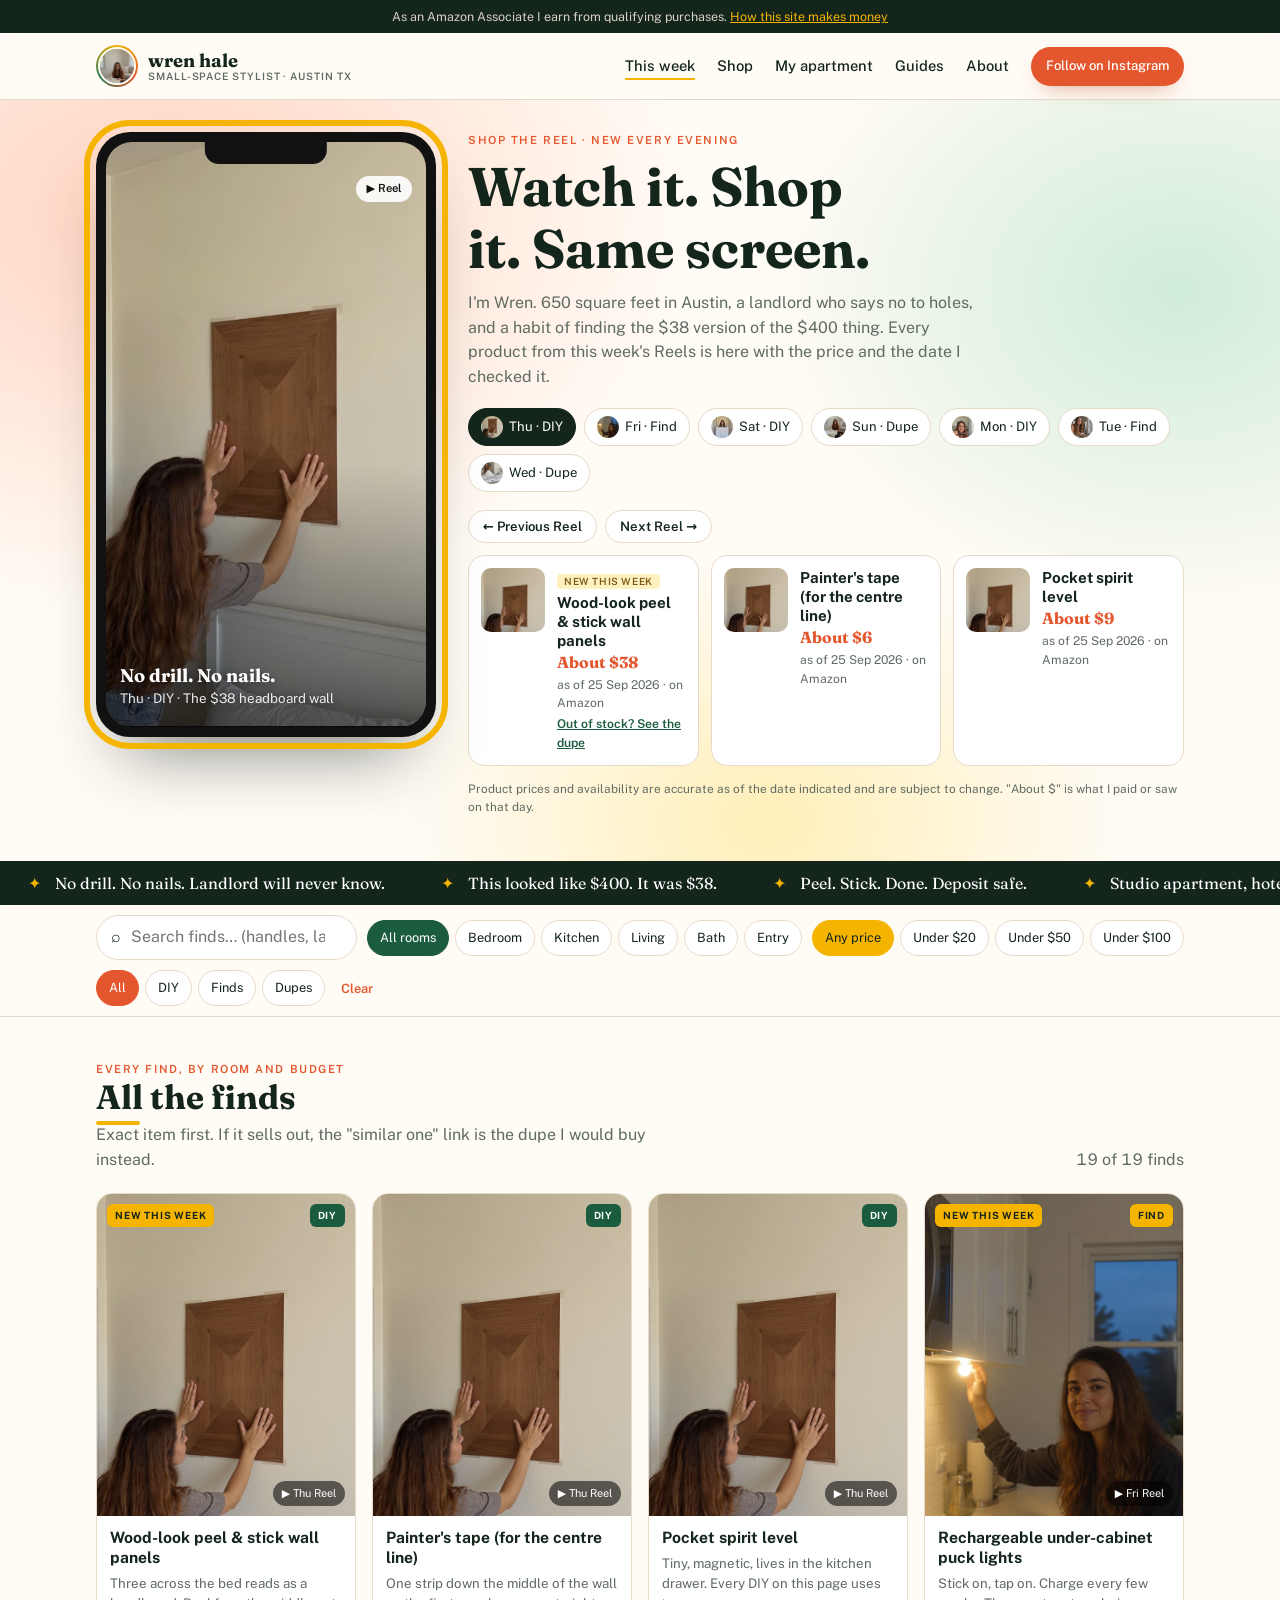
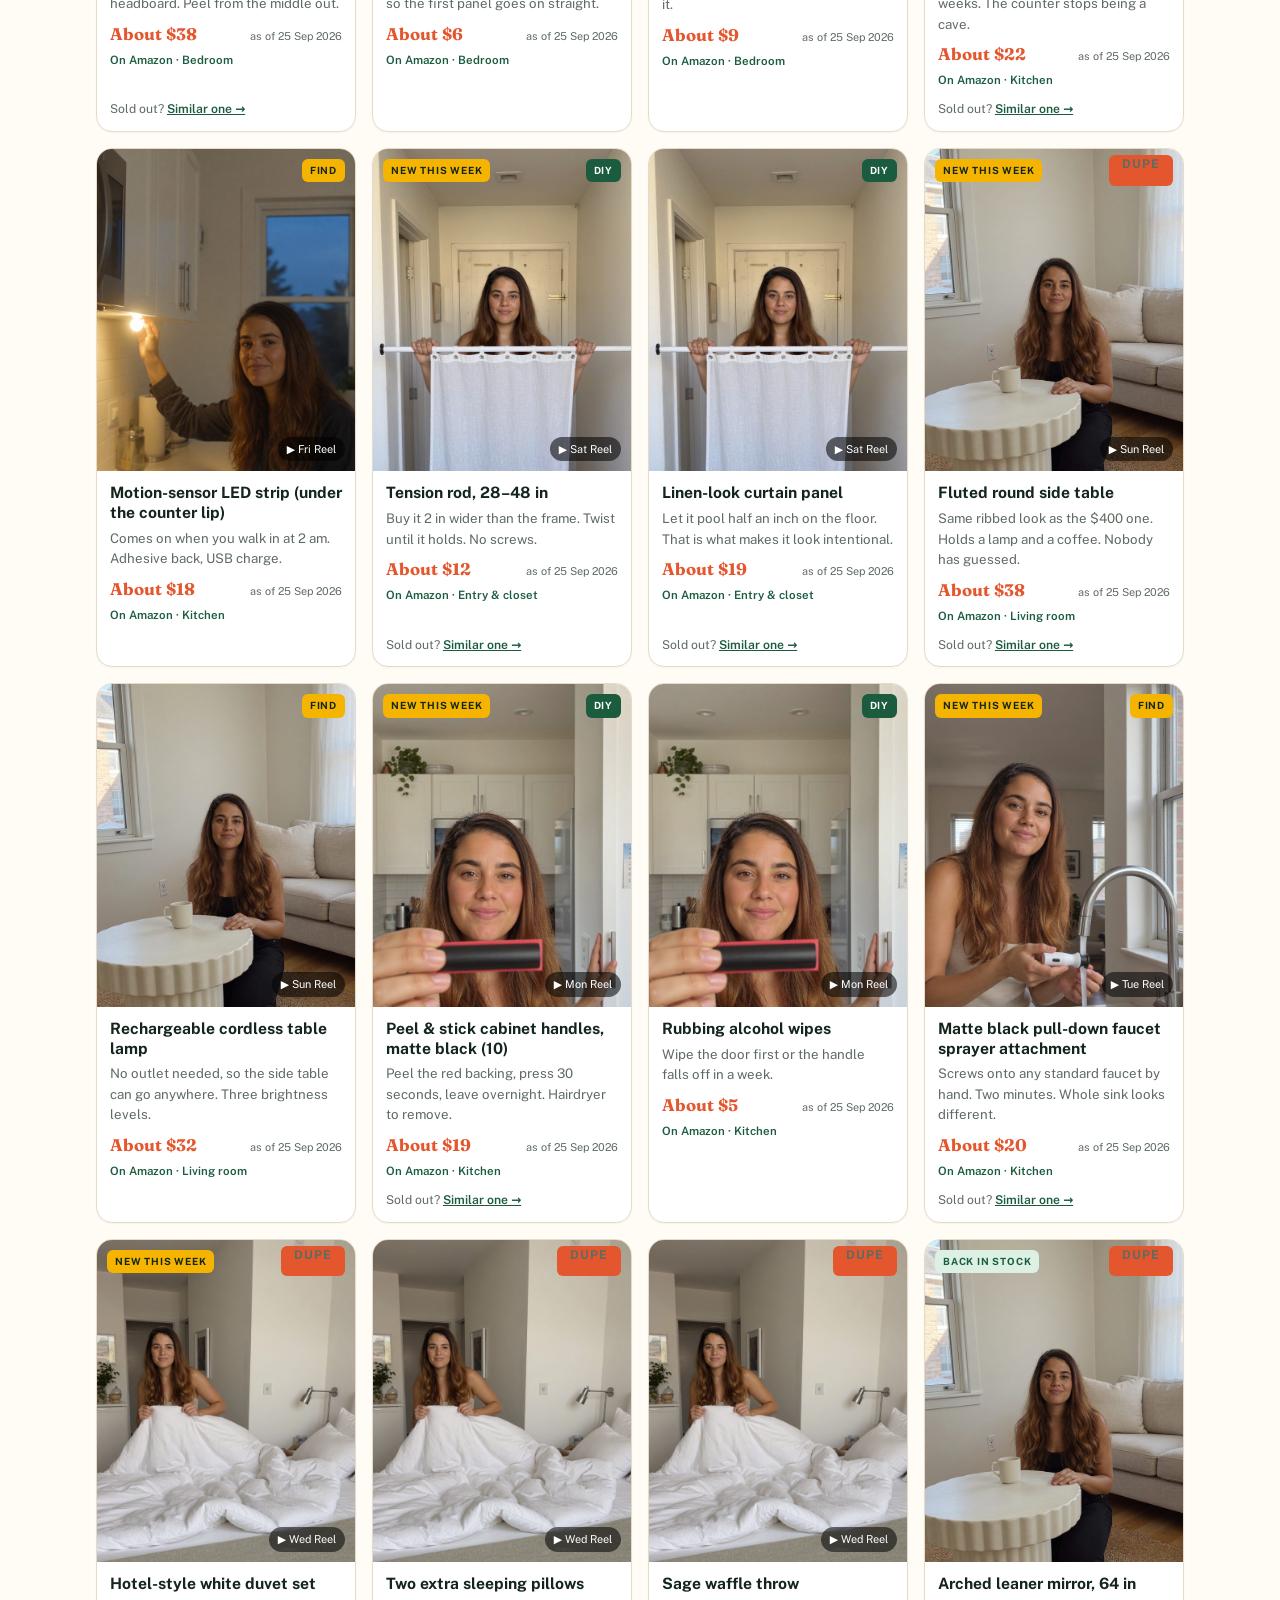
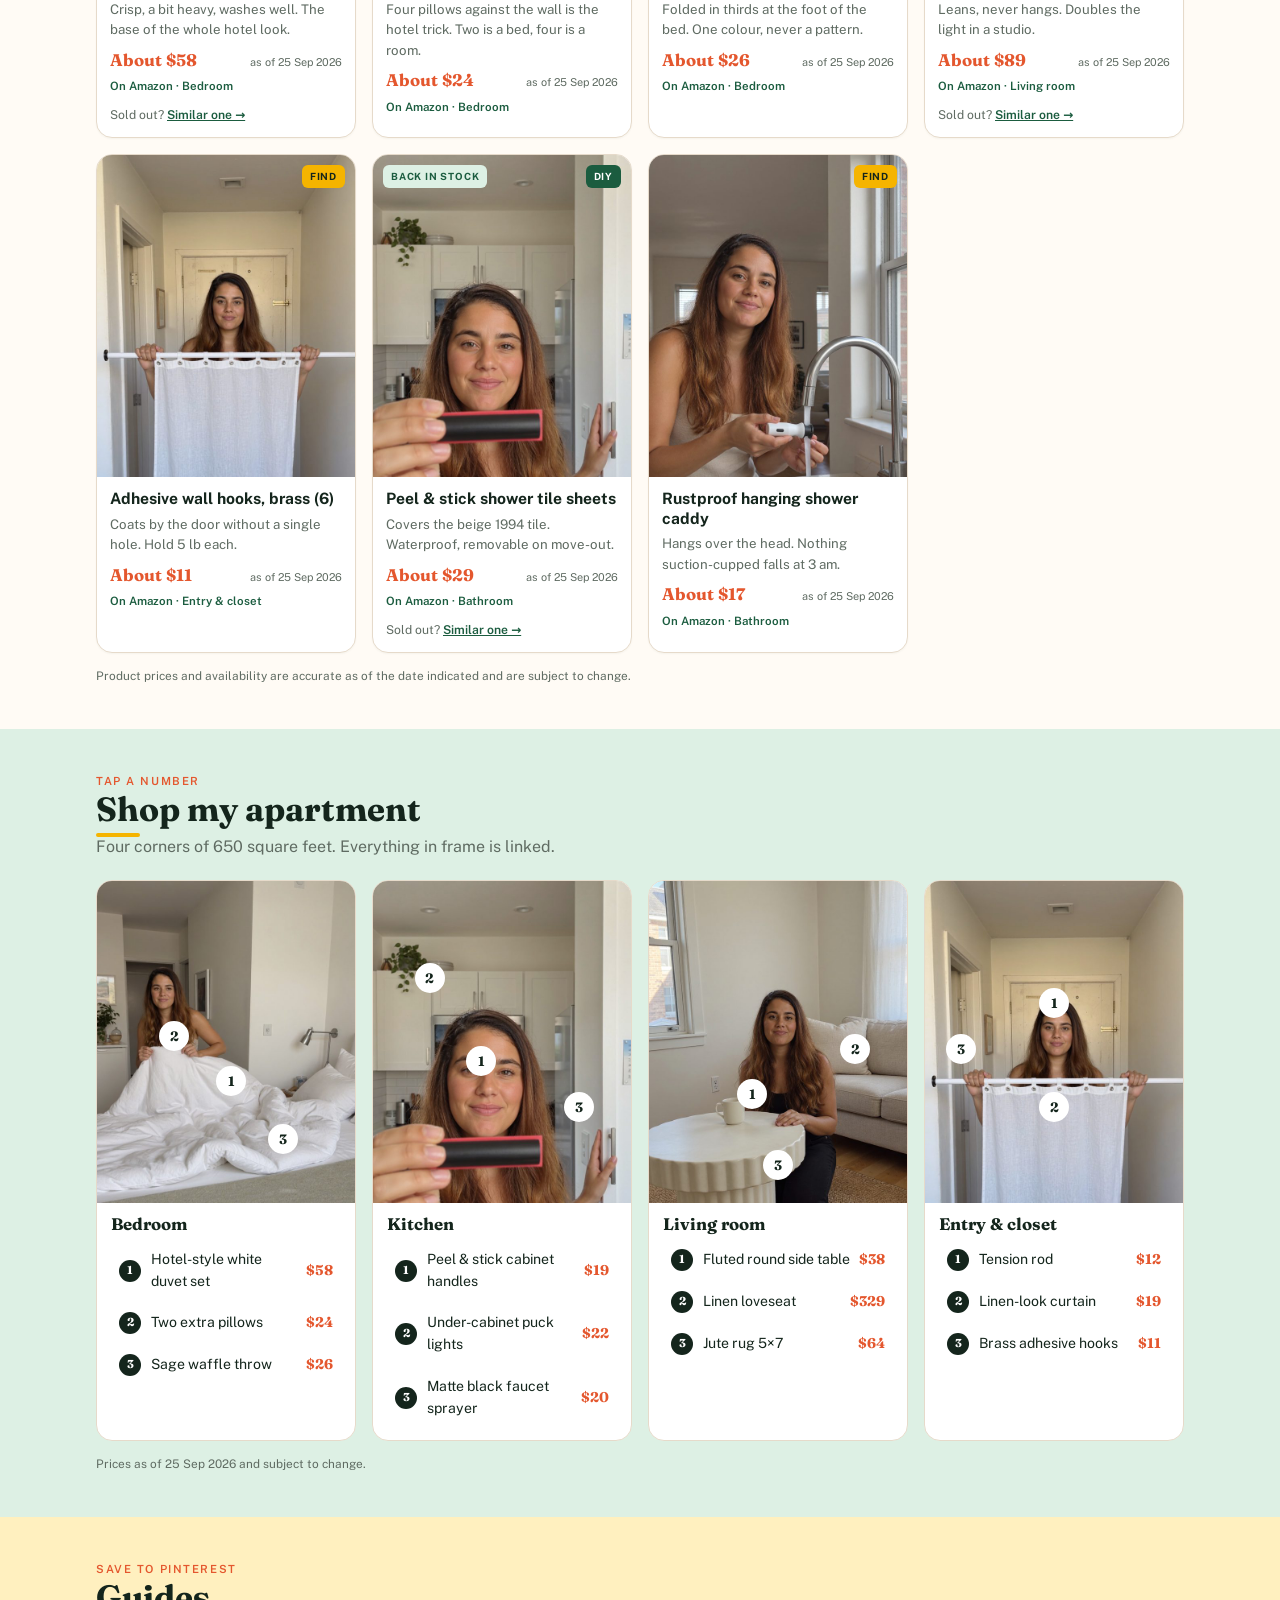
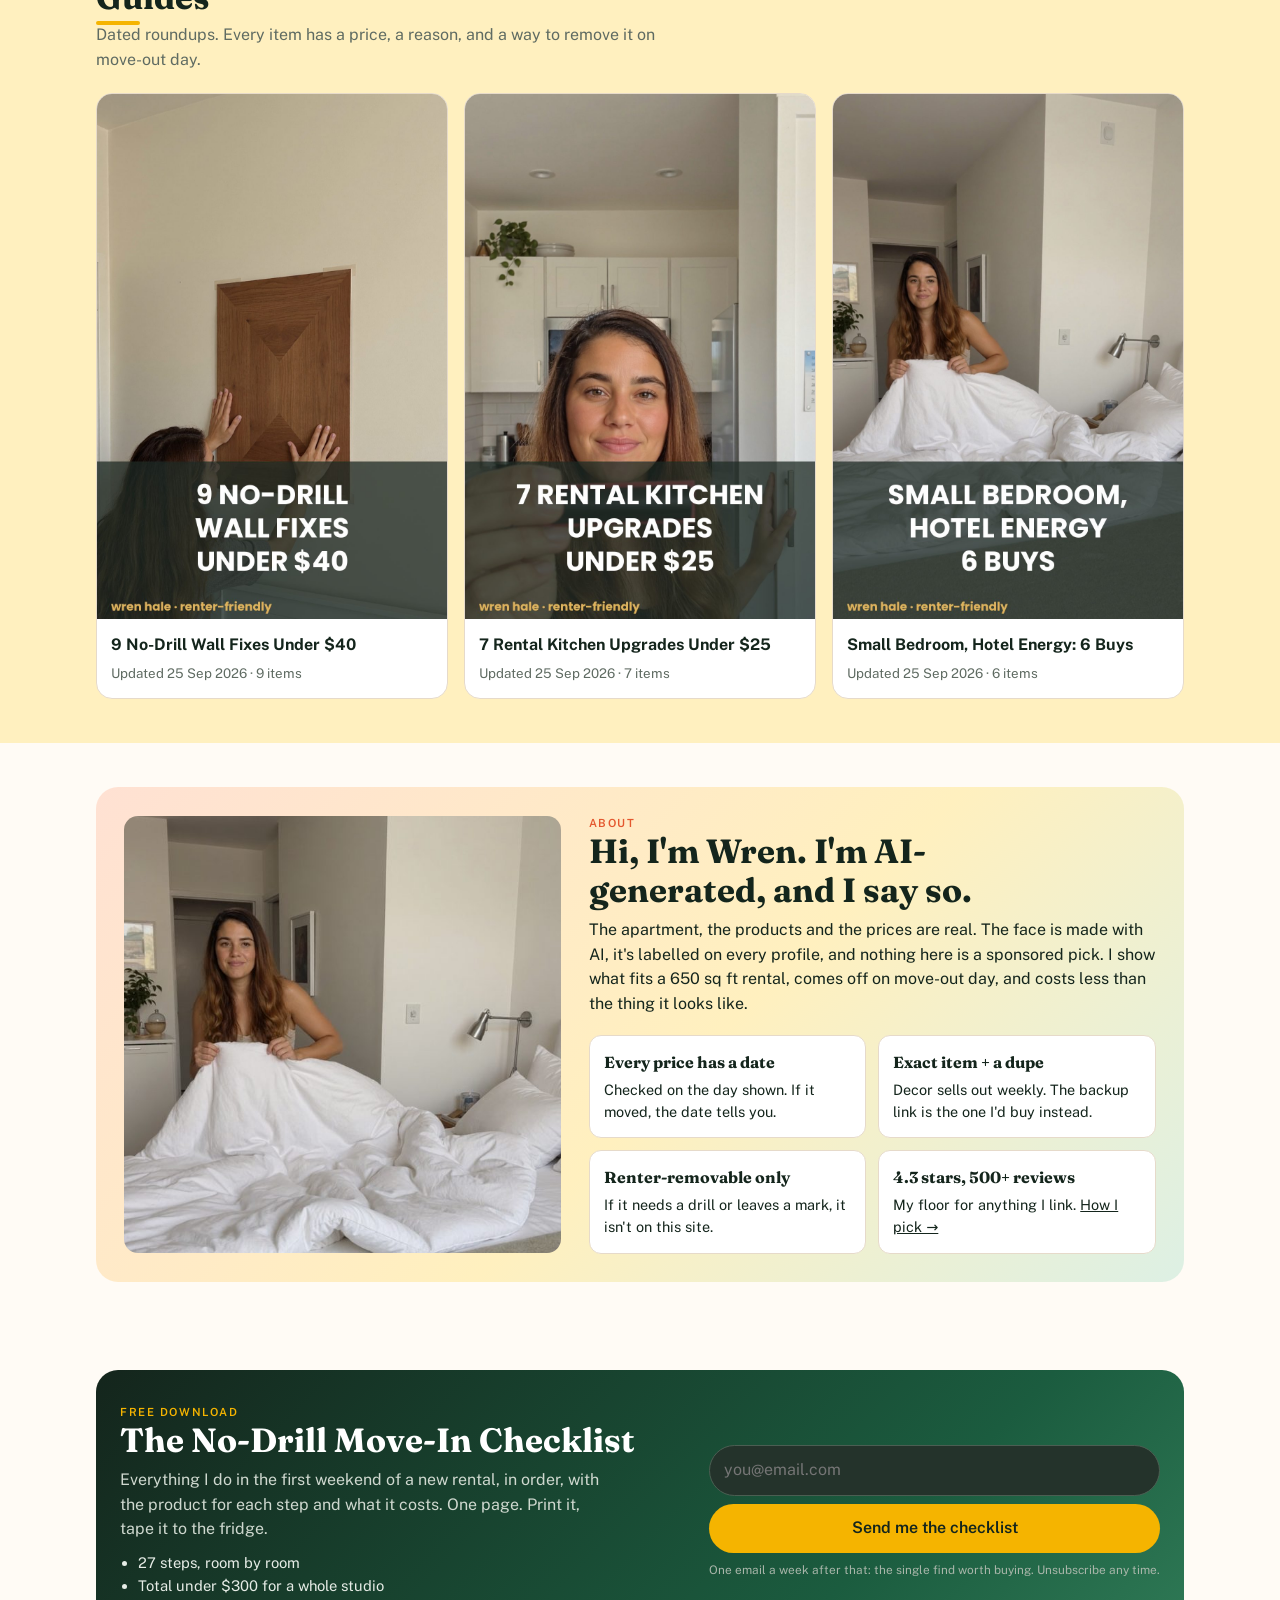
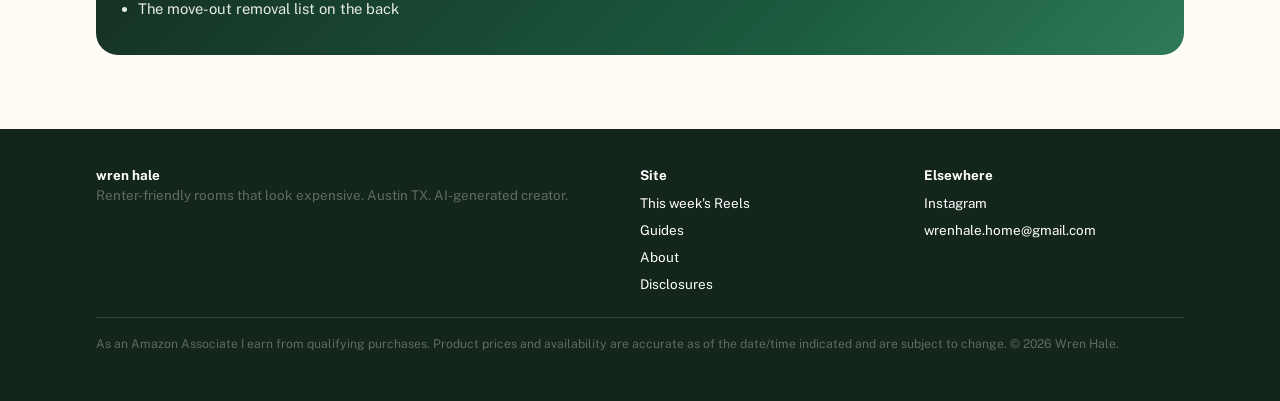
==== index.html @ ce9b0c6c "Wren site v3 — initial upload" ====
<!doctype html>
<html lang="en">
<head>
<meta charset="utf-8">
<meta name="viewport" content="width=device-width,initial-scale=1">
<title>Wren Hale · Shop the Reel · Renter-friendly rooms that look expensive</title>
<meta name="description" content="Watch the Reel, shop it in the same screen. Renter-friendly DIYs, Amazon finds and dupes from Wren's 650 sq ft Austin rental, filtered by room and budget, with the price and the date.">
<meta property="og:type" content="website">
<meta property="og:title" content="Wren Hale · Shop the Reel">
<meta property="og:description" content="Renter-friendly rooms that look expensive. Every product from my Reels, by room and budget, with the price and the date.">
<meta property="og:image" content="img/sun.jpg">
<meta name="pinterest-rich-pin" content="true">
<link rel="preconnect" href="https://fonts.googleapis.com">
<link rel="stylesheet" href="https://fonts.googleapis.com/css2?family=Fraunces:opsz,wght@9..144,500;9..144,700&family=Public+Sans:wght@400;500;600&display=swap">
<link rel="stylesheet" href="css/site.css">
</head>
<body>
<div class="disc">As an Amazon Associate I earn from qualifying purchases. <a href="disclosure.html">How this site makes money</a></div>
<nav class="top" id="nav"><div class="wrap">
  <a class="brand" href="index.html"><span class="mark"><img src="img/sun.jpg" alt=""></span><span class="bt"><span class="bn">wren hale</span><span class="bs">small-space stylist · Austin TX</span></span></a>
  <ul id="menu">
    <li><a href="#week" aria-current="page">This week</a></li>
    <li><a href="#shop">Shop</a></li>
    <li><a href="#rooms">My apartment</a></li>
    <li><a href="#guides">Guides</a></li>
    <li><a href="about.html">About</a></li>
    <li class="cta"><a class="btn dark sm" href="https://www.instagram.com/wrenhale.home/">Follow on Instagram</a></li>
  </ul>
  <button class="burger" id="burger" aria-label="Menu" aria-expanded="false"><span></span><span></span><span></span></button>
</div></nav>

<main>

<!-- ===== SHOP THE REEL ===== -->
<section class="reel-hero" id="week">
  <div class="wrap reel-grid">
    <div class="phone">
      <div class="screen">
        <video id="reelVideo" muted playsinline autoplay preload="metadata" poster="video/thu.jpg"></video>
        <span class="play">▶ Reel</span>
        <div class="rlab" id="reelLabel"></div>
      </div>
    </div>
    <div class="reel-side">
      <div class="eyebrow">Shop the Reel · new every evening</div>
      <h1>Watch it. Shop it. Same screen.</h1>
      <p class="lead">I'm Wren. 650 square feet in Austin, a landlord who says no to holes, and a habit of finding the $38 version of the $400 thing. Every product from this week's Reels is here with the price and the date I checked it.</p>
      <div class="reel-nav" id="reelNav"></div>
      <div style="display:flex;gap:8px;margin-bottom:12px">
        <button class="btn light sm" id="reelPrev" type="button">← Previous Reel</button>
        <button class="btn light sm" id="reelNext" type="button">Next Reel →</button>
      </div>
      <div class="reel-products" id="reelProducts"></div>
      <p class="price-note">Product prices and availability are accurate as of the date indicated and are subject to change. "About $" is what I paid or saw on that day.</p>
    </div>
  </div>
</section>

<div class="ticker" aria-hidden="true"><div><span>No drill. No nails. Landlord will never know.</span><span>This looked like $400. It was $38.</span><span>Peel. Stick. Done. Deposit safe.</span><span>Studio apartment, hotel energy.</span><span>The $20 swap that made my kitchen look custom.</span><span>No drill. No nails. Landlord will never know.</span><span>This looked like $400. It was $38.</span><span>Peel. Stick. Done. Deposit safe.</span><span>Studio apartment, hotel energy.</span><span>The $20 swap that made my kitchen look custom.</span></div></div>

<!-- ===== FILTER BAR ===== -->
<div class="fbar" id="shop">
  <div class="wrap">
    <label class="search"><span aria-hidden="true">⌕</span><input id="search" type="search" placeholder="Search finds… (handles, lamp, curtain)" aria-label="Search products"></label>
    <div class="fgroup" data-key="room" aria-label="Room">
      <button type="button" data-v="all" aria-pressed="true">All rooms</button>
      <button type="button" data-v="bedroom" aria-pressed="false">Bedroom</button>
      <button type="button" data-v="kitchen" aria-pressed="false">Kitchen</button>
      <button type="button" data-v="living" aria-pressed="false">Living</button>
      <button type="button" data-v="bath" aria-pressed="false">Bath</button>
      <button type="button" data-v="entry" aria-pressed="false">Entry</button>
    </div>
    <div class="fgroup" data-key="budget" aria-label="Budget">
      <button type="button" data-v="all" aria-pressed="true">Any price</button>
      <button type="button" data-v="20" aria-pressed="false">Under $20</button>
      <button type="button" data-v="50" aria-pressed="false">Under $50</button>
      <button type="button" data-v="100" aria-pressed="false">Under $100</button>
    </div>
    <div class="fgroup" data-key="kind" aria-label="Type">
      <button type="button" data-v="all" aria-pressed="true">All</button>
      <button type="button" data-v="DIY" aria-pressed="false">DIY</button>
      <button type="button" data-v="Find" aria-pressed="false">Finds</button>
      <button type="button" data-v="Dupe" aria-pressed="false">Dupes</button>
    </div>
    <button class="clear" id="clear" type="button">Clear</button>
  </div>
</div>

<!-- ===== GRID ===== -->
<section>
  <div class="wrap">
    <div class="sec-head">
      <div><div class="eyebrow">Every find, by room and budget</div><h2 class="h-line">All the finds</h2><p>Exact item first. If it sells out, the "similar one" link is the dupe I would buy instead.</p></div>
      <div class="muted" id="gridCount" style="font-variant-numeric:tabular-nums"></div>
    </div>
    <div class="grid" id="grid"></div>
    <p class="price-note">Product prices and availability are accurate as of the date indicated and are subject to change.</p>
  </div>
</section>

<!-- ===== SHOP MY APARTMENT ===== -->
<section id="rooms">
  <div class="wrap">
    <div class="sec-head"><div><div class="eyebrow">Tap a number</div><h2 class="h-line">Shop my apartment</h2><p>Four corners of 650 square feet. Everything in frame is linked.</p></div></div>
    <div class="rooms">
      <div class="room">
        <div class="shot"><img src="img/wed.jpg" alt="Wren's bedroom with a white hotel-style bed" loading="lazy">
          <button class="hs" style="left:52%;top:62%" aria-label="Item 1">1</button>
          <button class="hs" style="left:30%;top:48%" aria-label="Item 2">2</button>
          <button class="hs" style="left:72%;top:80%" aria-label="Item 3">3</button></div>
        <div class="legend"><h3>Bedroom</h3>
          <a href="https://www.amazon.com/s?k=hotel+style+white+duvet+cover+set+queen&tag=wrenhale-20" target="_blank" rel="noopener sponsored"><i>1</i>Hotel-style white duvet set<span class="pr">$58</span></a>
          <a href="https://www.amazon.com/s?k=hotel+pillows+queen+2+pack&tag=wrenhale-20" target="_blank" rel="noopener sponsored"><i>2</i>Two extra pillows<span class="pr">$24</span></a>
          <a href="https://www.amazon.com/s?k=sage+green+waffle+knit+throw+blanket&tag=wrenhale-20" target="_blank" rel="noopener sponsored"><i>3</i>Sage waffle throw<span class="pr">$26</span></a>
        </div>
      </div>
      <div class="room">
        <div class="shot"><img src="img/mon.jpg" alt="Wren's rental kitchen with white cabinets" loading="lazy">
          <button class="hs" style="left:42%;top:56%" aria-label="Item 1">1</button>
          <button class="hs" style="left:22%;top:30%" aria-label="Item 2">2</button>
          <button class="hs" style="left:80%;top:70%" aria-label="Item 3">3</button></div>
        <div class="legend"><h3>Kitchen</h3>
          <a href="https://www.amazon.com/s?k=adhesive+cabinet+handles+matte+black+no+drill&tag=wrenhale-20" target="_blank" rel="noopener sponsored"><i>1</i>Peel & stick cabinet handles<span class="pr">$19</span></a>
          <a href="https://www.amazon.com/s?k=rechargeable+puck+lights+under+cabinet&tag=wrenhale-20" target="_blank" rel="noopener sponsored"><i>2</i>Under-cabinet puck lights<span class="pr">$22</span></a>
          <a href="https://www.amazon.com/s?k=faucet+sprayer+attachment+matte+black+pull+down&tag=wrenhale-20" target="_blank" rel="noopener sponsored"><i>3</i>Matte black faucet sprayer<span class="pr">$20</span></a>
        </div>
      </div>
      <div class="room">
        <div class="shot"><img src="img/sun.jpg" alt="Wren's living room with a fluted side table" loading="lazy">
          <button class="hs" style="left:40%;top:66%" aria-label="Item 1">1</button>
          <button class="hs" style="left:80%;top:52%" aria-label="Item 2">2</button>
          <button class="hs" style="left:50%;top:88%" aria-label="Item 3">3</button></div>
        <div class="legend"><h3>Living room</h3>
          <a href="https://www.amazon.com/s?k=fluted+round+side+table+white&tag=wrenhale-20" target="_blank" rel="noopener sponsored"><i>1</i>Fluted round side table<span class="pr">$38</span></a>
          <a href="https://www.amazon.com/s?k=beige+linen+loveseat+small+apartment&tag=wrenhale-20" target="_blank" rel="noopener sponsored"><i>2</i>Linen loveseat<span class="pr">$329</span></a>
          <a href="https://www.amazon.com/s?k=jute+area+rug+5x7&tag=wrenhale-20" target="_blank" rel="noopener sponsored"><i>3</i>Jute rug 5×7<span class="pr">$64</span></a>
        </div>
      </div>
      <div class="room">
        <div class="shot"><img src="img/sat.jpg" alt="Wren's entry with a curtain over the closet door" loading="lazy">
          <button class="hs" style="left:50%;top:38%" aria-label="Item 1">1</button>
          <button class="hs" style="left:50%;top:70%" aria-label="Item 2">2</button>
          <button class="hs" style="left:14%;top:52%" aria-label="Item 3">3</button></div>
        <div class="legend"><h3>Entry & closet</h3>
          <a href="https://www.amazon.com/s?k=tension+curtain+rod+28+to+48+inch&tag=wrenhale-20" target="_blank" rel="noopener sponsored"><i>1</i>Tension rod<span class="pr">$12</span></a>
          <a href="https://www.amazon.com/s?k=linen+look+curtain+panel+84+inch&tag=wrenhale-20" target="_blank" rel="noopener sponsored"><i>2</i>Linen-look curtain<span class="pr">$19</span></a>
          <a href="https://www.amazon.com/s?k=adhesive+wall+hooks+brass+heavy+duty&tag=wrenhale-20" target="_blank" rel="noopener sponsored"><i>3</i>Brass adhesive hooks<span class="pr">$11</span></a>
        </div>
      </div>
    </div>
    <p class="price-note">Prices as of 25 Sep 2026 and subject to change.</p>
  </div>
</section>

<!-- ===== GUIDES ===== -->
<section id="guides">
  <div class="wrap">
    <div class="sec-head"><div><div class="eyebrow">Save to Pinterest</div><h2 class="h-line">Guides</h2><p>Dated roundups. Every item has a price, a reason, and a way to remove it on move-out day.</p></div></div>
    <div class="guides">
      <a class="gcard" href="guides/no-drill-walls.html"><img src="img/pins/walls.jpg" alt="9 no-drill wall fixes under $40" loading="lazy"><div class="body"><b>9 No-Drill Wall Fixes Under $40</b><small>Updated 25 Sep 2026 · 9 items</small></div></a>
      <a class="gcard" href="guides/rental-kitchen.html"><img src="img/pins/kitchen.jpg" alt="7 rental kitchen upgrades under $25" loading="lazy"><div class="body"><b>7 Rental Kitchen Upgrades Under $25</b><small>Updated 25 Sep 2026 · 7 items</small></div></a>
      <a class="gcard" href="guides/small-bedroom.html"><img src="img/pins/bedroom.jpg" alt="Small bedroom, hotel energy: 6 buys" loading="lazy"><div class="body"><b>Small Bedroom, Hotel Energy: 6 Buys</b><small>Updated 25 Sep 2026 · 6 items</small></div></a>
    </div>
  </div>
</section>

<!-- ===== ABOUT / TRUST ===== -->
<section id="about">
  <div class="wrap">
    <div class="about">
      <img src="img/wed.jpg" alt="Wren in her studio apartment" loading="lazy">
      <div>
        <div class="eyebrow">About</div>
        <h2>Hi, I'm Wren. I'm AI-generated, and I say so.</h2>
        <p>The apartment, the products and the prices are real. The face is made with AI, it's labelled on every profile, and nothing here is a sponsored pick. I show what fits a 650 sq ft rental, comes off on move-out day, and costs less than the thing it looks like.</p>
        <div class="trust">
          <div><b>Every price has a date</b>Checked on the day shown. If it moved, the date tells you.</div>
          <div><b>Exact item + a dupe</b>Decor sells out weekly. The backup link is the one I'd buy instead.</div>
          <div><b>Renter-removable only</b>If it needs a drill or leaves a mark, it isn't on this site.</div>
          <div><b>4.3 stars, 500+ reviews</b>My floor for anything I link. <a href="about.html">How I pick →</a></div>
        </div>
      </div>
    </div>
  </div>
</section>

<!-- ===== LEAD MAGNET ===== -->
<section>
  <div class="wrap">
    <div class="lead-box">
      <div>
        <div class="eyebrow" style="color:var(--gold)">Free download</div>
        <h2>The No-Drill Move-In Checklist</h2>
        <p>Everything I do in the first weekend of a new rental, in order, with the product for each step and what it costs. One page. Print it, tape it to the fridge.</p>
        <ul><li>27 steps, room by room</li><li>Total under $300 for a whole studio</li><li>The move-out removal list on the back</li></ul>
      </div>
      <div>
        <form id="leadForm" action="#" method="post">
          <input type="email" id="leadEmail" name="email" placeholder="you@email.com" required aria-label="Email address">
          <button type="submit">Send me the checklist</button>
          <small>One email a week after that: the single find worth buying. Unsubscribe any time.</small>
        </form>
        <div class="ok" id="leadOk" hidden>Sent. Check your inbox (and the promotions tab).</div>
      </div>
    </div>
  </div>
</section>

</main>

<footer class="site"><div class="wrap">
  <div class="cols">
    <div><b>wren hale</b><br>Renter-friendly rooms that look expensive. Austin TX. AI-generated creator.</div>
    <div><b>Site</b><ul><li><a href="#week">This week's Reels</a></li><li><a href="#guides">Guides</a></li><li><a href="about.html">About</a></li><li><a href="disclosure.html">Disclosures</a></li></ul></div>
    <div><b>Elsewhere</b><ul><li><a href="https://www.instagram.com/wrenhale.home/">Instagram</a></li><li><a href="mailto:wrenhale.home@gmail.com">wrenhale.home@gmail.com</a></li></ul></div>
  </div>
  <div class="legal">As an Amazon Associate I earn from qualifying purchases. Product prices and availability are accurate as of the date/time indicated and are subject to change. © 2026 Wren Hale.</div>
</div></footer>
<script src="js/data.js"></script>
<script src="js/site.js"></script>
</body>
</html>
---- css/site.css ----
/* Wren Hale — site stylesheet (v3) */
:root{
  --bg:#FFFBF5;--bg2:#F3E9DC;--ink:#14251C;--muted:#5F6B62;--line:#E6DACA;--card:#FFFFFF;
  --sage:#2F7A56;--sage-dark:#1B5C3F;--sage-soft:#DDF0E4;
  --clay:#E4572E;--clay-dark:#C2401C;--clay-soft:#FFE1D3;
  --gold:#F5B400;--gold-soft:#FFF0BF;
  --r:16px;--shadow:0 24px 40px -28px rgba(20,37,28,.45);
  --font-d:"Fraunces",Georgia,serif;--font-b:"Public Sans",system-ui,sans-serif;
}
*{box-sizing:border-box}
html{scroll-behavior:smooth;-webkit-text-size-adjust:100%}
body{margin:0;overflow-x:hidden;background:var(--bg);color:var(--ink);font-family:var(--font-b);font-size:16px;line-height:1.55}
img,video{max-width:100%;display:block}
a{color:inherit}
h1,h2,h3,h4{font-family:var(--font-d);margin:0;text-wrap:balance;line-height:1.15}
h1{font-size:clamp(2rem,5vw,3.4rem);font-weight:700}
h2{font-size:clamp(1.5rem,3vw,2.1rem);font-weight:700}
h3{font-size:1.15rem;font-weight:700}
p{margin:0}
.muted{color:var(--muted)}
.wrap{max-width:1120px;margin:0 auto;padding:0 16px}
.eyebrow{font-size:.7rem;letter-spacing:.14em;text-transform:uppercase;color:var(--clay);font-weight:600}
.btn{display:inline-flex;align-items:center;gap:8px;padding:12px 20px;border-radius:99px;font-weight:600;text-decoration:none;font-size:.95rem;border:1px solid transparent;cursor:pointer;font-family:var(--font-b);transition:transform .15s,box-shadow .15s,background .15s}
.btn.dark{background:var(--clay);color:#fff;box-shadow:0 10px 22px -12px rgba(196,105,75,.8)}
.btn.dark:hover{background:var(--clay-dark);transform:translateY(-2px)}
.btn.light{background:var(--card);color:var(--ink);border-color:var(--line)}
.btn.light:hover{transform:translateY(-2px);box-shadow:var(--shadow)}
.btn.green{background:var(--sage-dark);color:#fff}
.btn.sm{padding:8px 14px;font-size:.82rem}
.btn:focus-visible,button:focus-visible,a:focus-visible{outline:2px solid var(--sage-dark);outline-offset:2px}

/* disclosure bar */
.disc{background:var(--ink);color:#D9D2C5;font-size:.78rem;text-align:center;padding:7px 16px}
.disc a{color:var(--gold)}

/* nav */
nav.top{position:sticky;top:0;z-index:30;background:rgba(255,251,245,.88);backdrop-filter:blur(10px);border-bottom:1px solid var(--line);transition:box-shadow .2s}
nav.top.scrolled{box-shadow:0 10px 30px -20px rgba(29,40,34,.5)}
nav.top .wrap{display:flex;align-items:center;justify-content:space-between;height:66px;gap:12px}
.brand{display:flex;align-items:center;gap:10px;text-decoration:none}
.mark{width:42px;height:42px;border-radius:50%;padding:2px;background:conic-gradient(var(--gold),var(--clay),var(--sage),var(--gold));flex:none}
.mark img{width:100%;height:100%;border-radius:50%;object-fit:cover;object-position:50% 20%;border:2px solid var(--bg)}
.bt{display:grid;line-height:1.1}
.bn{font-family:var(--font-d);font-weight:700;font-size:1.15rem}
.bs{font-size:.64rem;letter-spacing:.09em;text-transform:uppercase;color:var(--muted);font-weight:600}
nav.top ul{display:flex;gap:22px;list-style:none;margin:0;padding:0;font-size:.92rem;align-items:center}
nav.top ul a{position:relative;padding:4px 0;color:var(--ink);text-decoration:none;font-weight:500}
nav.top ul li:not(.cta) a::after{content:"";position:absolute;left:0;bottom:-2px;width:0;height:2px;background:var(--gold);transition:width .2s}
nav.top ul li:not(.cta) a:hover::after,nav.top ul li:not(.cta) a[aria-current]::after{width:100%}
.burger{display:none;width:40px;height:40px;border:1px solid var(--line);background:var(--card);border-radius:10px;cursor:pointer;padding:9px;flex-direction:column;justify-content:space-between;flex:none}
.burger span{display:block;height:2px;background:var(--ink);border-radius:2px;transition:transform .2s,opacity .2s}
@media (max-width:720px){
  nav.top ul{display:none}
  .burger{display:flex}
  nav.top ul.open{display:grid;position:absolute;left:16px;right:16px;top:74px;background:var(--card);border:1px solid var(--line);border-radius:var(--r);padding:14px;gap:12px;box-shadow:var(--shadow)}
  .burger[aria-expanded="true"] span:nth-child(1){transform:translateY(9px) rotate(45deg)}
  .burger[aria-expanded="true"] span:nth-child(2){opacity:0}
  .burger[aria-expanded="true"] span:nth-child(3){transform:translateY(-9px) rotate(-45deg)}
}

/* sections */
section{padding:44px 0}
.sec-head{display:flex;justify-content:space-between;align-items:end;gap:12px;margin-bottom:20px;flex-wrap:wrap}
.sec-head p{margin-top:6px;color:var(--muted);max-width:60ch}
.h-line{position:relative;display:inline-block}
.h-line::after{content:"";position:absolute;left:0;bottom:-8px;width:44px;height:4px;border-radius:2px;background:var(--gold)}

/* ===== shop the reel hero ===== */
.reel-hero{position:relative;padding:32px 0 44px}
.reel-hero::before{content:"";position:absolute;inset:0;z-index:-1;background:
  radial-gradient(60% 75% at 12% 15%,#FFD3C0 0%,transparent 70%),
  radial-gradient(45% 60% at 92% 25%,#CFECD9 0%,transparent 70%),
  radial-gradient(40% 50% at 60% 95%,#FFEFB8 0%,transparent 70%);animation:drift 16s ease-in-out infinite alternate}
@keyframes drift{from{transform:translate3d(0,0,0) scale(1)}to{transform:translate3d(24px,12px,0) scale(1.05)}}
.reel-grid{display:grid;grid-template-columns:minmax(260px,340px) 1fr;gap:32px;align-items:start}
@media (max-width:820px){.reel-grid{grid-template-columns:1fr}.phone{max-width:300px;margin:0 auto}}
.phone{position:relative;aspect-ratio:9/16;border-radius:34px;background:#111;padding:10px;outline:6px solid var(--gold);outline-offset:6px;box-shadow:0 40px 70px -30px rgba(29,40,34,.6)}
.phone::before{content:"";position:absolute;top:10px;left:50%;transform:translateX(-50%);width:36%;height:22px;background:#111;border-radius:0 0 14px 14px;z-index:3}
.phone .screen{position:relative;width:100%;height:100%;border-radius:26px;overflow:hidden;background:#000}
.phone video{width:100%;height:100%;object-fit:cover}
.phone .rlab{position:absolute;left:14px;bottom:16px;right:14px;color:#fff;z-index:2;text-shadow:0 2px 8px rgba(0,0,0,.5)}
.phone .rlab b{font-family:var(--font-d);font-size:1.15rem;display:block;line-height:1.15}
.phone .rlab small{opacity:.9}
.phone .screen::after{content:"";position:absolute;inset:auto 0 0 0;height:45%;background:linear-gradient(to top,rgba(0,0,0,.55),transparent)}
.phone .play{position:absolute;right:14px;top:34px;z-index:2;background:rgba(255,255,255,.9);color:#111;font-size:.7rem;font-weight:600;padding:4px 10px;border-radius:99px}
.reel-side h1{margin:6px 0 10px}
.reel-side .lead{color:var(--muted);max-width:52ch;margin-bottom:18px}
.reel-nav{display:flex;gap:8px;align-items:center;margin:14px 0 18px;flex-wrap:wrap}
.reel-nav button{border:1px solid var(--line);background:var(--card);border-radius:99px;padding:7px 12px;font:inherit;font-size:.82rem;cursor:pointer;color:var(--ink);display:flex;gap:6px;align-items:center}
.reel-nav button[aria-pressed="true"]{background:var(--ink);color:#fff;border-color:var(--ink)}
.reel-nav button img{width:22px;height:22px;border-radius:50%;object-fit:cover}
.reel-products{display:grid;grid-template-columns:repeat(auto-fill,minmax(210px,1fr));gap:12px}
.rp{background:var(--card);border:1px solid var(--line);border-radius:var(--r);padding:12px;display:grid;grid-template-columns:64px 1fr;gap:12px;align-items:start;text-decoration:none;transition:transform .2s,box-shadow .2s}
.rp:hover{transform:translateY(-3px);box-shadow:var(--shadow)}
.rp img{width:64px;height:64px;object-fit:cover;border-radius:10px}
.rp b{display:block;font-size:.95rem;line-height:1.25}
.rp .pr{font-family:var(--font-d);font-weight:700;color:var(--clay)}
.rp small{color:var(--muted);display:block;font-size:.76rem}
.rp .dupe{font-size:.76rem;color:var(--sage-dark);font-weight:600;text-decoration:underline;margin-top:2px}
.rp .badge{font-size:.62rem;letter-spacing:.06em;text-transform:uppercase;background:var(--gold-soft);color:#7A5A16;padding:2px 7px;border-radius:4px;font-weight:600}

/* ticker */
.ticker{overflow:hidden;background:var(--ink);color:#fff;white-space:nowrap}
.ticker div{display:inline-block;padding:10px 0;animation:tick 40s linear infinite;font-family:var(--font-d);font-size:1rem}
.ticker span{margin:0 28px;color:#fff}.ticker span::before{content:"✦";color:var(--gold);margin-right:14px}
@keyframes tick{from{transform:translateX(0)}to{transform:translateX(-50%)}}

/* ===== filter bar ===== */
.fbar{position:sticky;top:66px;z-index:20;background:rgba(255,251,245,.95);backdrop-filter:blur(8px);border-bottom:1px solid var(--line);padding:10px 0}
.fbar .wrap{display:flex;gap:10px;align-items:center;flex-wrap:wrap}
.fbar .search{flex:1 1 200px;display:flex;align-items:center;gap:8px;background:var(--card);border:1px solid var(--line);border-radius:99px;padding:8px 14px}
.fbar .search input{border:0;background:transparent;font:inherit;flex:1;min-width:0;outline:none;color:var(--ink)}
.fgroup{display:flex;gap:6px;flex-wrap:wrap}
.fgroup button{border:1px solid var(--line);background:var(--card);border-radius:99px;padding:7px 12px;font:inherit;font-size:.8rem;cursor:pointer;color:var(--ink);transition:background .15s,color .15s}
.fgroup button[aria-pressed="true"]{background:var(--sage-dark);color:#fff;border-color:var(--sage-dark)}
.fgroup[data-key="budget"] button[aria-pressed="true"]{background:var(--gold);color:var(--ink);border-color:var(--gold)}
.fgroup[data-key="kind"] button[aria-pressed="true"]{background:var(--clay);color:#fff;border-color:var(--clay)}
.fbar .clear{font-size:.8rem;color:var(--clay);background:none;border:0;cursor:pointer;font-weight:600;font-family:var(--font-b)}
@media (max-width:720px){.fbar{position:static}.fgroup{overflow-x:auto;flex-wrap:nowrap;max-width:100%;padding-bottom:2px}.fgroup button{white-space:nowrap}}

/* ===== product grid ===== */
.grid{display:grid;grid-template-columns:repeat(auto-fill,minmax(230px,1fr));gap:16px}
@media (max-width:520px){.grid{grid-template-columns:1fr 1fr;gap:10px}}
.pc{background:var(--card);border:1px solid var(--line);border-radius:var(--r);overflow:hidden;display:grid;grid-template-rows:1fr auto;color:var(--ink);transition:transform .25s cubic-bezier(.2,.8,.2,1),box-shadow .25s;box-shadow:0 1px 2px rgba(29,40,34,.04)}
.pc:hover{transform:translateY(-6px);box-shadow:var(--shadow)}
.pc .pic{position:relative;overflow:hidden;aspect-ratio:4/5;background:var(--bg2)}
.pc .pic img{width:100%;height:100%;object-fit:cover;transition:transform 1s}
.pc:hover .pic img{transform:scale(1.08)}
.pc .flag{position:absolute;left:10px;top:10px;font-size:.62rem;letter-spacing:.08em;text-transform:uppercase;font-weight:700;padding:4px 8px;border-radius:6px;background:var(--gold);color:var(--ink)}
.pc .flag.restock{background:var(--sage-soft);color:var(--sage-dark)}
.pc .kind{position:absolute;right:10px;top:10px;font-size:.62rem;letter-spacing:.08em;text-transform:uppercase;font-weight:700;padding:4px 8px;border-radius:6px;background:var(--sage-dark);color:#fff}
.pc .kind.dupe{background:var(--clay)}.pc .kind.find{background:var(--gold);color:var(--ink)}
.pc .pic .vid{position:absolute;right:10px;bottom:10px;background:rgba(0,0,0,.55);color:#fff;font-size:.68rem;padding:4px 9px;border-radius:99px}
.pc a.main{text-decoration:none;color:inherit;display:grid;grid-template-rows:auto 1fr}
.pc .body{padding:12px 13px 14px;display:grid;gap:5px;align-content:start}
.pc b{font-size:.98rem;line-height:1.25}
.pc .why{color:var(--muted);font-size:.83rem}
.pc .row{display:flex;justify-content:space-between;align-items:baseline;gap:8px;margin-top:2px}
.pc .pr{font-family:var(--font-d);font-weight:700;color:var(--clay);font-size:1.05rem}
.pc .asof{font-size:.68rem;color:var(--muted)}
.pc .ret{font-size:.72rem;font-weight:600;color:var(--sage-dark)}
.pc .dupe{font-size:.76rem;color:var(--muted);padding:0 13px 12px;margin-top:-4px}
.pc .dupe a{color:var(--sage-dark);font-weight:600}
.empty{padding:40px;text-align:center;color:var(--muted);border:1px dashed var(--line);border-radius:var(--r)}
.price-note{font-size:.74rem;color:var(--muted);margin-top:14px}

/* ===== shop my apartment (hotspots) ===== */
#rooms{background:var(--sage-soft)}
#guides{background:var(--gold-soft)}
#about{background:var(--bg)}
.rooms{display:grid;grid-template-columns:repeat(auto-fit,minmax(240px,1fr));gap:16px}
.room{background:var(--card);border:1px solid var(--line);border-radius:var(--r);overflow:hidden}
.room .shot{position:relative;aspect-ratio:4/5;overflow:hidden}
.room .shot img{width:100%;height:100%;object-fit:cover}
.hs{position:absolute;width:30px;height:30px;border-radius:50%;background:#fff;color:var(--ink);font-family:var(--font-d);font-weight:700;font-size:.85rem;display:grid;place-items:center;transform:translate(-50%,-50%);box-shadow:0 0 0 0 rgba(224,178,90,.8);animation:pulse 2.6s infinite;cursor:pointer;border:0}
.hs:nth-child(2){animation-delay:.6s}.hs:nth-child(3){animation-delay:1.2s}
@keyframes pulse{0%{box-shadow:0 0 0 0 rgba(224,178,90,.8)}70%{box-shadow:0 0 0 12px rgba(224,178,90,0)}100%{box-shadow:0 0 0 0 rgba(224,178,90,0)}}
.room .legend{padding:12px 14px 14px;display:grid;gap:8px}
.room .legend h3{font-size:1.05rem}
.room .legend a{display:grid;grid-template-columns:24px 1fr auto;gap:8px;align-items:center;text-decoration:none;font-size:.88rem;padding:6px 8px;border-radius:8px}
.room .legend a:hover,.room .legend a.hi{background:var(--sage-soft)}
.room .legend i{font-style:normal;width:22px;height:22px;border-radius:50%;background:var(--ink);color:#fff;display:grid;place-items:center;font-size:.72rem;font-family:var(--font-d);font-weight:700}
.room .legend .pr{font-family:var(--font-d);font-weight:700;color:var(--clay)}

/* ===== guides ===== */
.guides{display:grid;grid-template-columns:repeat(auto-fit,minmax(260px,1fr));gap:16px}
.gcard{background:var(--card);border:1px solid var(--line);border-radius:var(--r);overflow:hidden;text-decoration:none;color:var(--ink);display:grid;grid-template-rows:auto 1fr;transition:transform .2s,box-shadow .2s}
.gcard:hover{transform:translateY(-4px);box-shadow:var(--shadow)}
.gcard img{aspect-ratio:2/3;object-fit:cover;width:100%}
.gcard .body{padding:14px;display:grid;gap:6px}
.gcard .body small{color:var(--muted)}
/* guide article page */
.article{max-width:760px;margin:0 auto;padding:36px 16px 60px}
.article .hero{aspect-ratio:3/2;object-fit:cover;border-radius:var(--r);margin:18px 0}
.article .meta{display:flex;gap:14px;flex-wrap:wrap;font-size:.82rem;color:var(--muted);margin:10px 0 0}
.article .intro{font-size:1.1rem;color:var(--muted);margin:14px 0 8px;max-width:62ch}
.item{display:grid;grid-template-columns:120px 1fr;gap:18px;padding:22px 0;border-bottom:1px solid var(--line);align-items:start}
@media (max-width:520px){.item{grid-template-columns:88px 1fr;gap:12px}}
.item img{width:100%;aspect-ratio:1;object-fit:cover;border-radius:12px}
.item h3{font-size:1.15rem;margin-bottom:6px}
.item h3 span{color:var(--clay);margin-right:8px}
.item p{font-size:.95rem;margin-bottom:8px}
.item .row{display:flex;gap:12px;align-items:center;flex-wrap:wrap}
.item .pr{font-family:var(--font-d);font-weight:700;color:var(--clay)}
.item .asof{font-size:.72rem;color:var(--muted)}
.tip{background:var(--sage-soft);border-left:3px solid var(--sage);padding:12px 14px;border-radius:0 10px 10px 0;margin:20px 0;font-size:.95rem}
.toc{background:var(--card);border:1px solid var(--line);border-radius:12px;padding:14px 18px;margin:18px 0;font-size:.9rem}
.toc ol{margin:6px 0 0;padding-left:20px;columns:2;column-gap:24px}
@media (max-width:520px){.toc ol{columns:1}}
.toc a{text-decoration:none;color:var(--sage-dark)}

/* ===== about / trust ===== */
.about{display:grid;grid-template-columns:1fr 1.3fr;gap:28px;align-items:center;background:linear-gradient(135deg,#FFE1D3,#FFF0BF 55%,#DDF0E4);border-radius:22px;padding:28px}
.about img{border-radius:14px;aspect-ratio:1;object-fit:cover}
.about p{margin-top:8px}
@media (max-width:640px){.about{grid-template-columns:1fr}}
.trust{display:grid;grid-template-columns:repeat(auto-fit,minmax(220px,1fr));gap:12px;margin-top:18px}
.trust div{background:var(--card);border:1px solid var(--line);border-radius:12px;padding:14px;font-size:.9rem}
.trust b{display:block;font-family:var(--font-d);font-size:1rem;margin-bottom:4px}

/* ===== lead magnet ===== */
.lead-box{background:linear-gradient(135deg,#14251C,#1B5C3F 70%,#2F7A56);color:#fff;border-radius:22px;padding:34px 24px;display:grid;grid-template-columns:1fr auto;gap:24px;align-items:center}
@media (max-width:720px){.lead-box{grid-template-columns:1fr}}
.lead-box h2{color:#fff}
.lead-box p{color:#CFD8CF;max-width:48ch;margin-top:8px}
.lead-box ul{margin:10px 0 0;padding-left:18px;color:#E6ECE6;font-size:.92rem}
.lead-box form{display:grid;gap:8px;min-width:280px}
.lead-box input{padding:12px 14px;border-radius:99px;border:1px solid #4B5E52;background:#24332B;color:#fff;font:inherit}
.lead-box button{padding:12px 20px;border-radius:99px;border:0;background:var(--gold);color:var(--ink);font:inherit;font-weight:600;cursor:pointer}
.lead-box .ok{color:var(--gold);font-weight:600}
.lead-box small{color:#A9B6AA;font-size:.74rem}

/* footer */
footer.site{background:var(--ink);color:#C9D3CB;margin-top:30px;padding:36px 0 48px;font-size:.84rem;color:var(--muted)}
footer.site .cols{display:grid;grid-template-columns:2fr 1fr 1fr;gap:24px}
@media (max-width:640px){footer.site .cols{grid-template-columns:1fr}}
footer.site ul{list-style:none;margin:8px 0 0;padding:0;display:grid;gap:6px}
footer.site a{color:#fff;text-decoration:none}
footer.site b{color:#fff}
footer.site .legal{margin-top:22px;padding-top:16px;border-top:1px solid #2E4838;font-size:.76rem;line-height:1.6}

/* reveal */
.rv{animation:rise .7s cubic-bezier(.2,.8,.2,1) both}
@keyframes rise{from{opacity:0;transform:translateY(16px)}to{opacity:1;transform:none}}
@media (prefers-reduced-motion:reduce){*,*::before,*::after{animation:none!important;transition:none!important}}
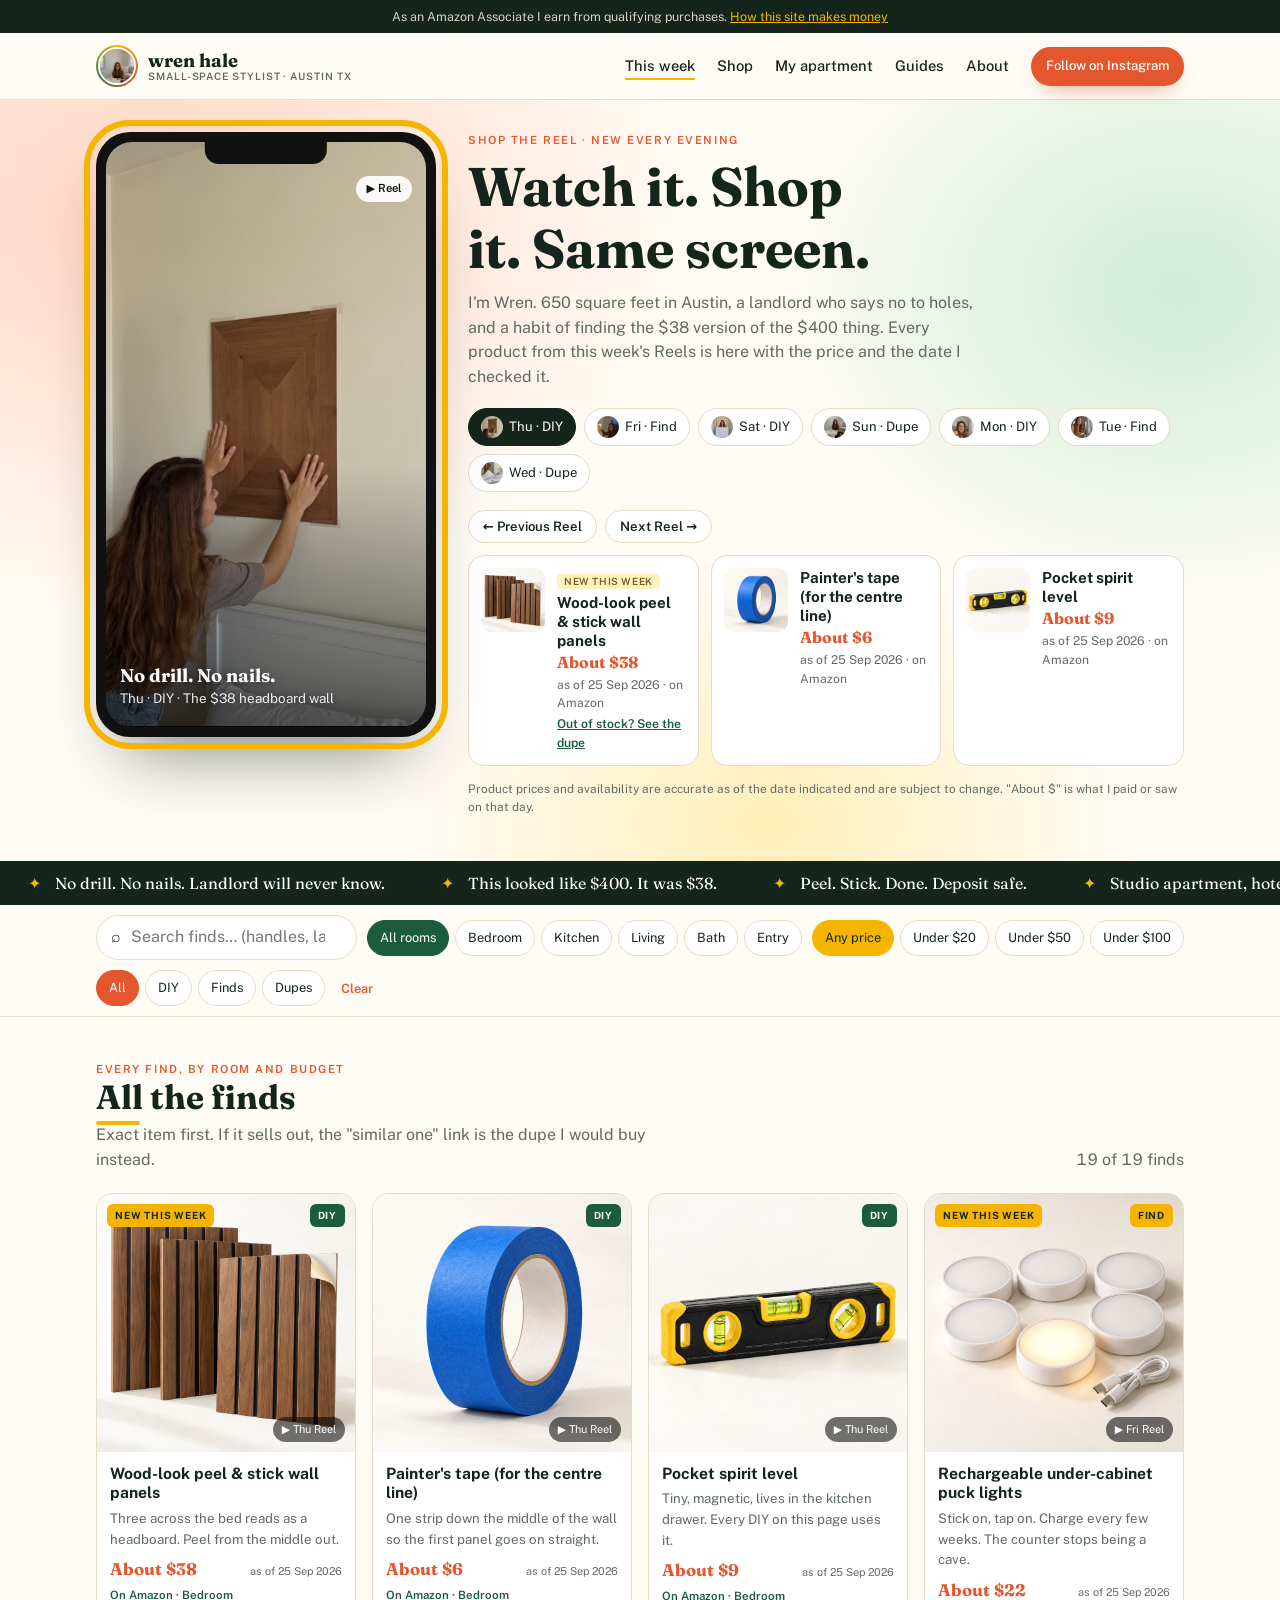
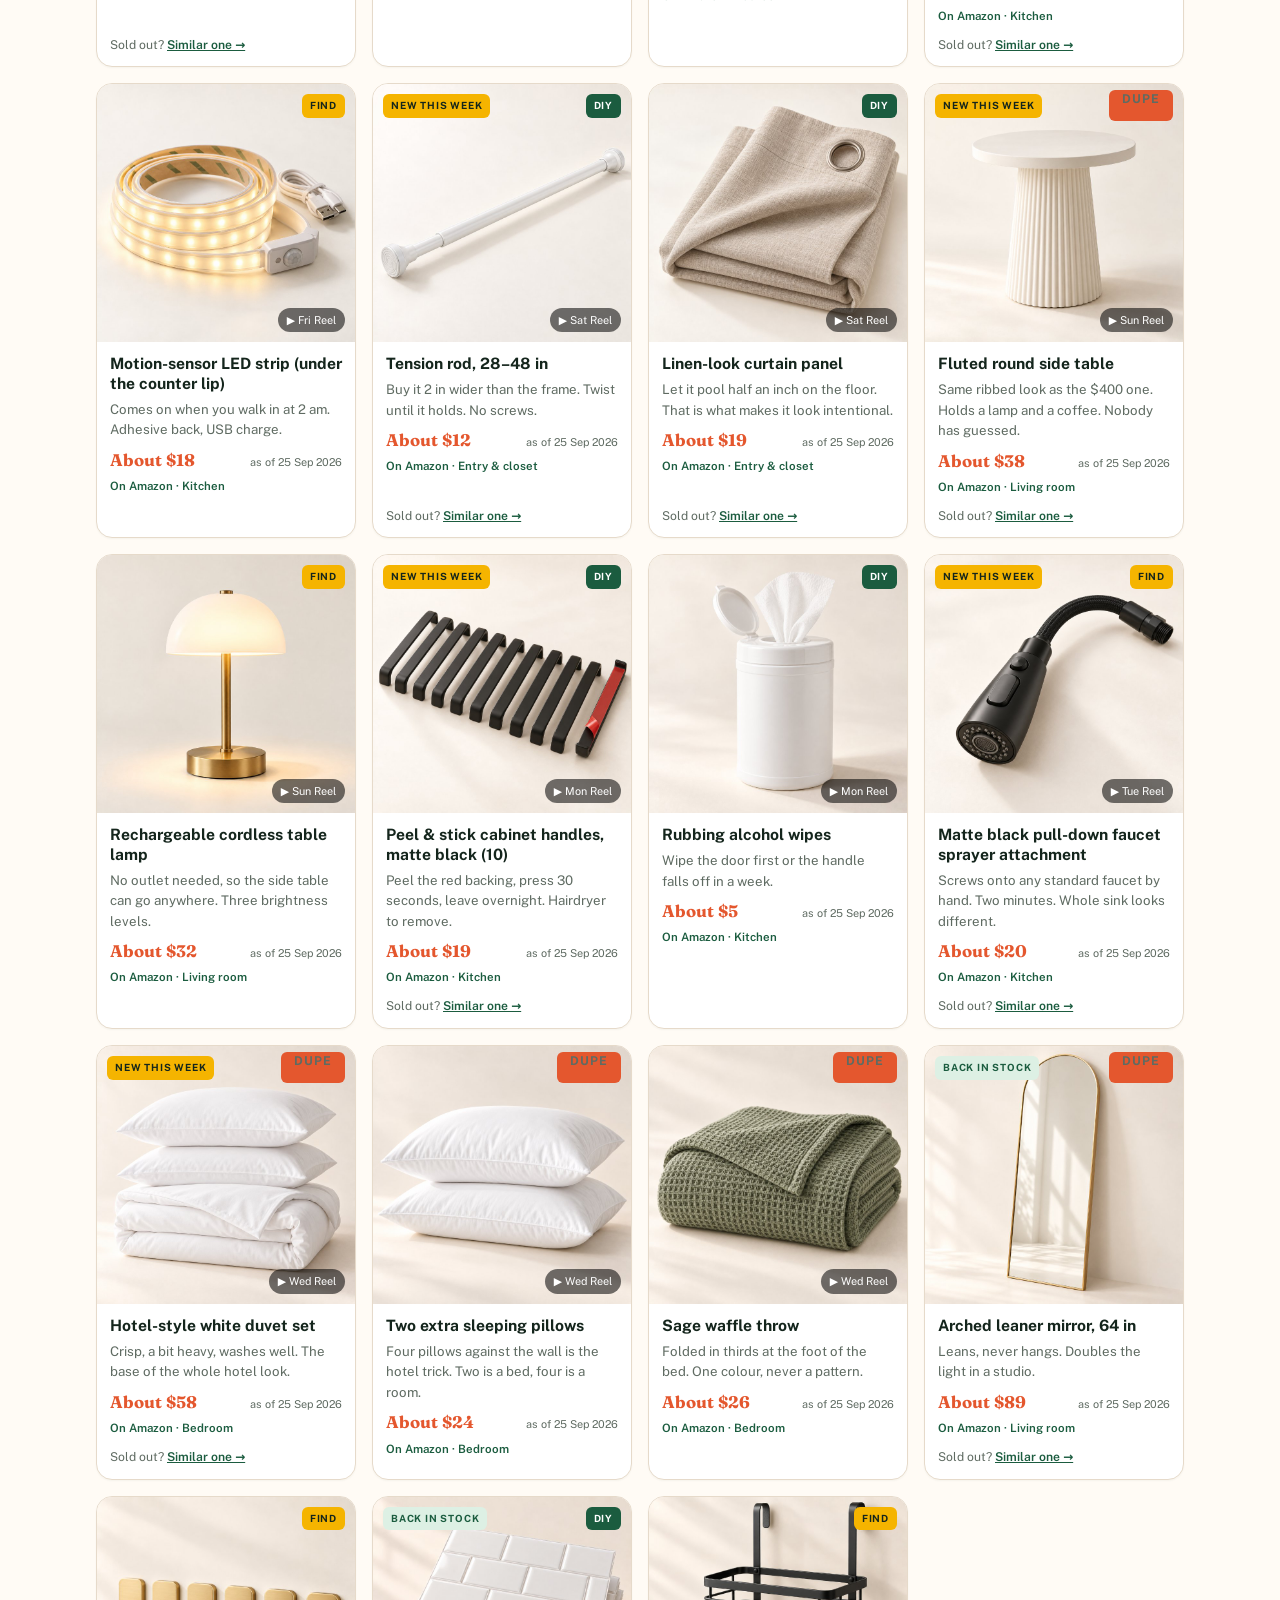
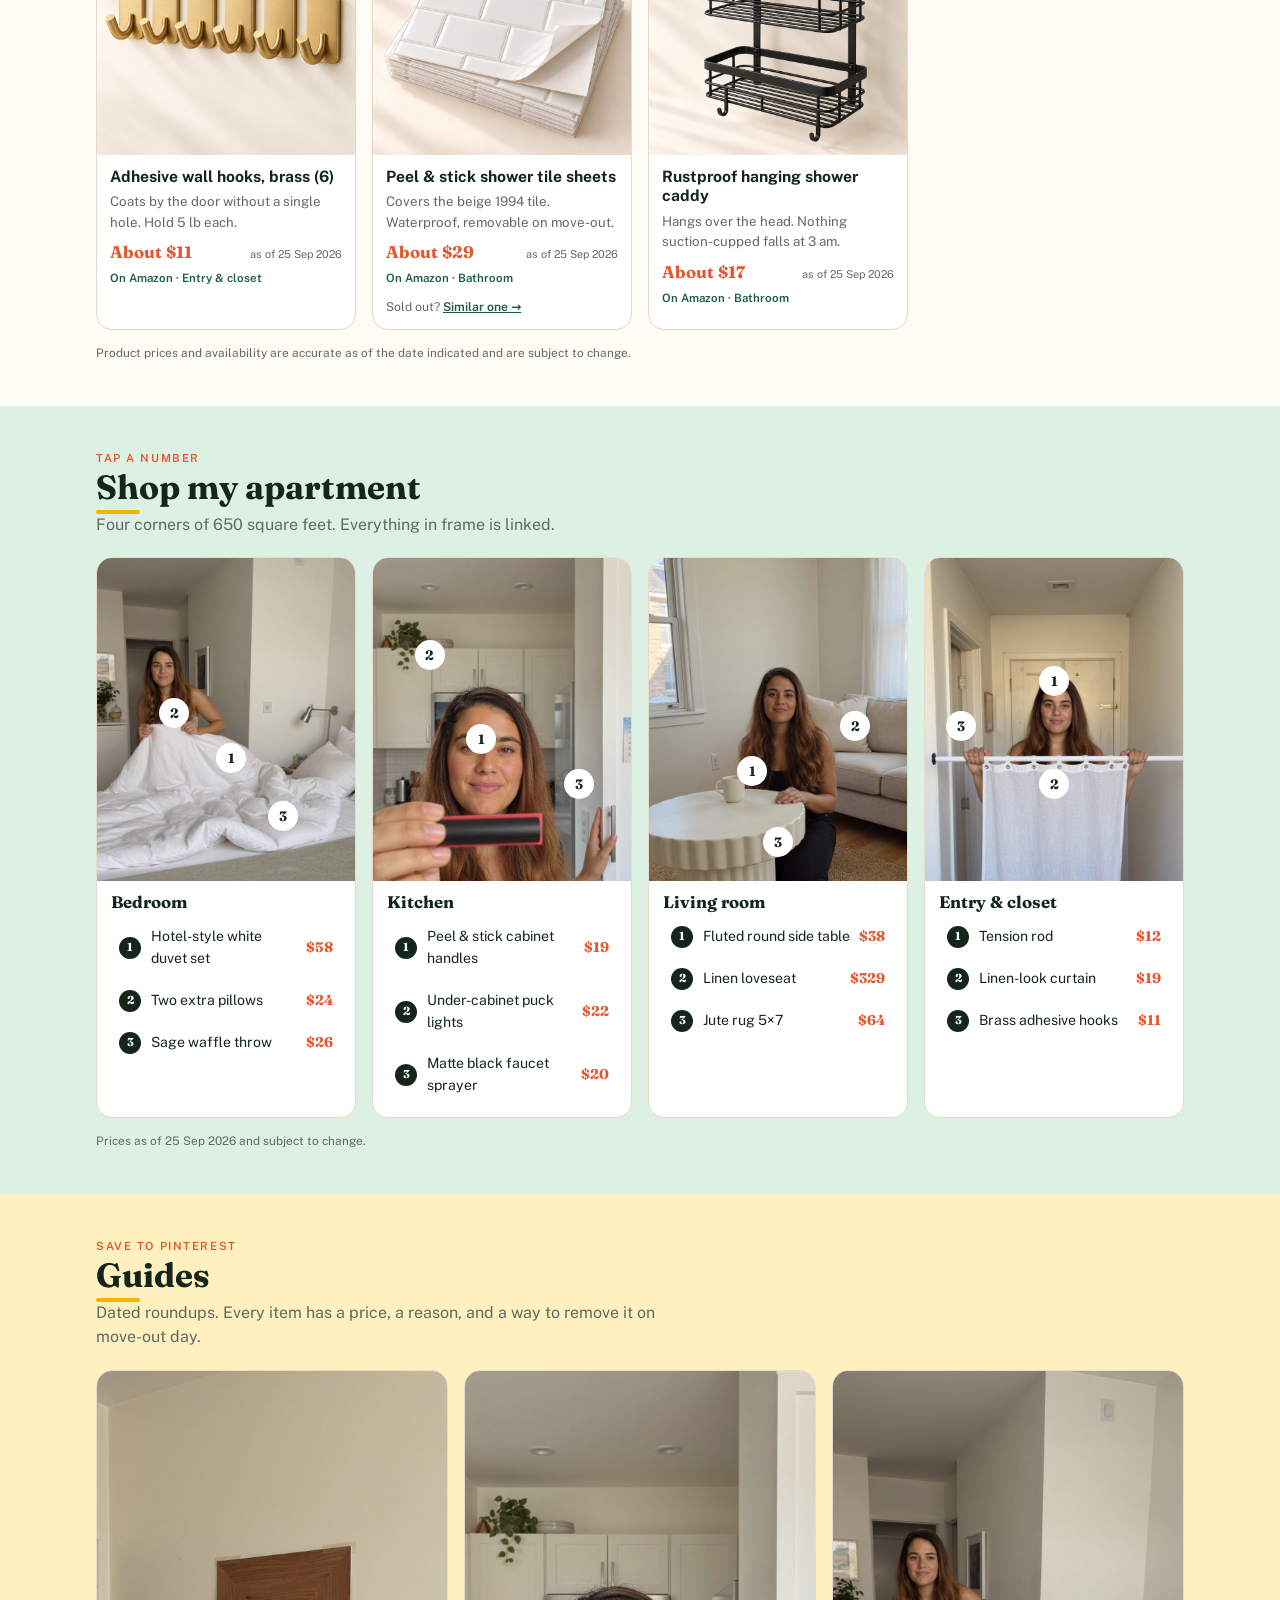
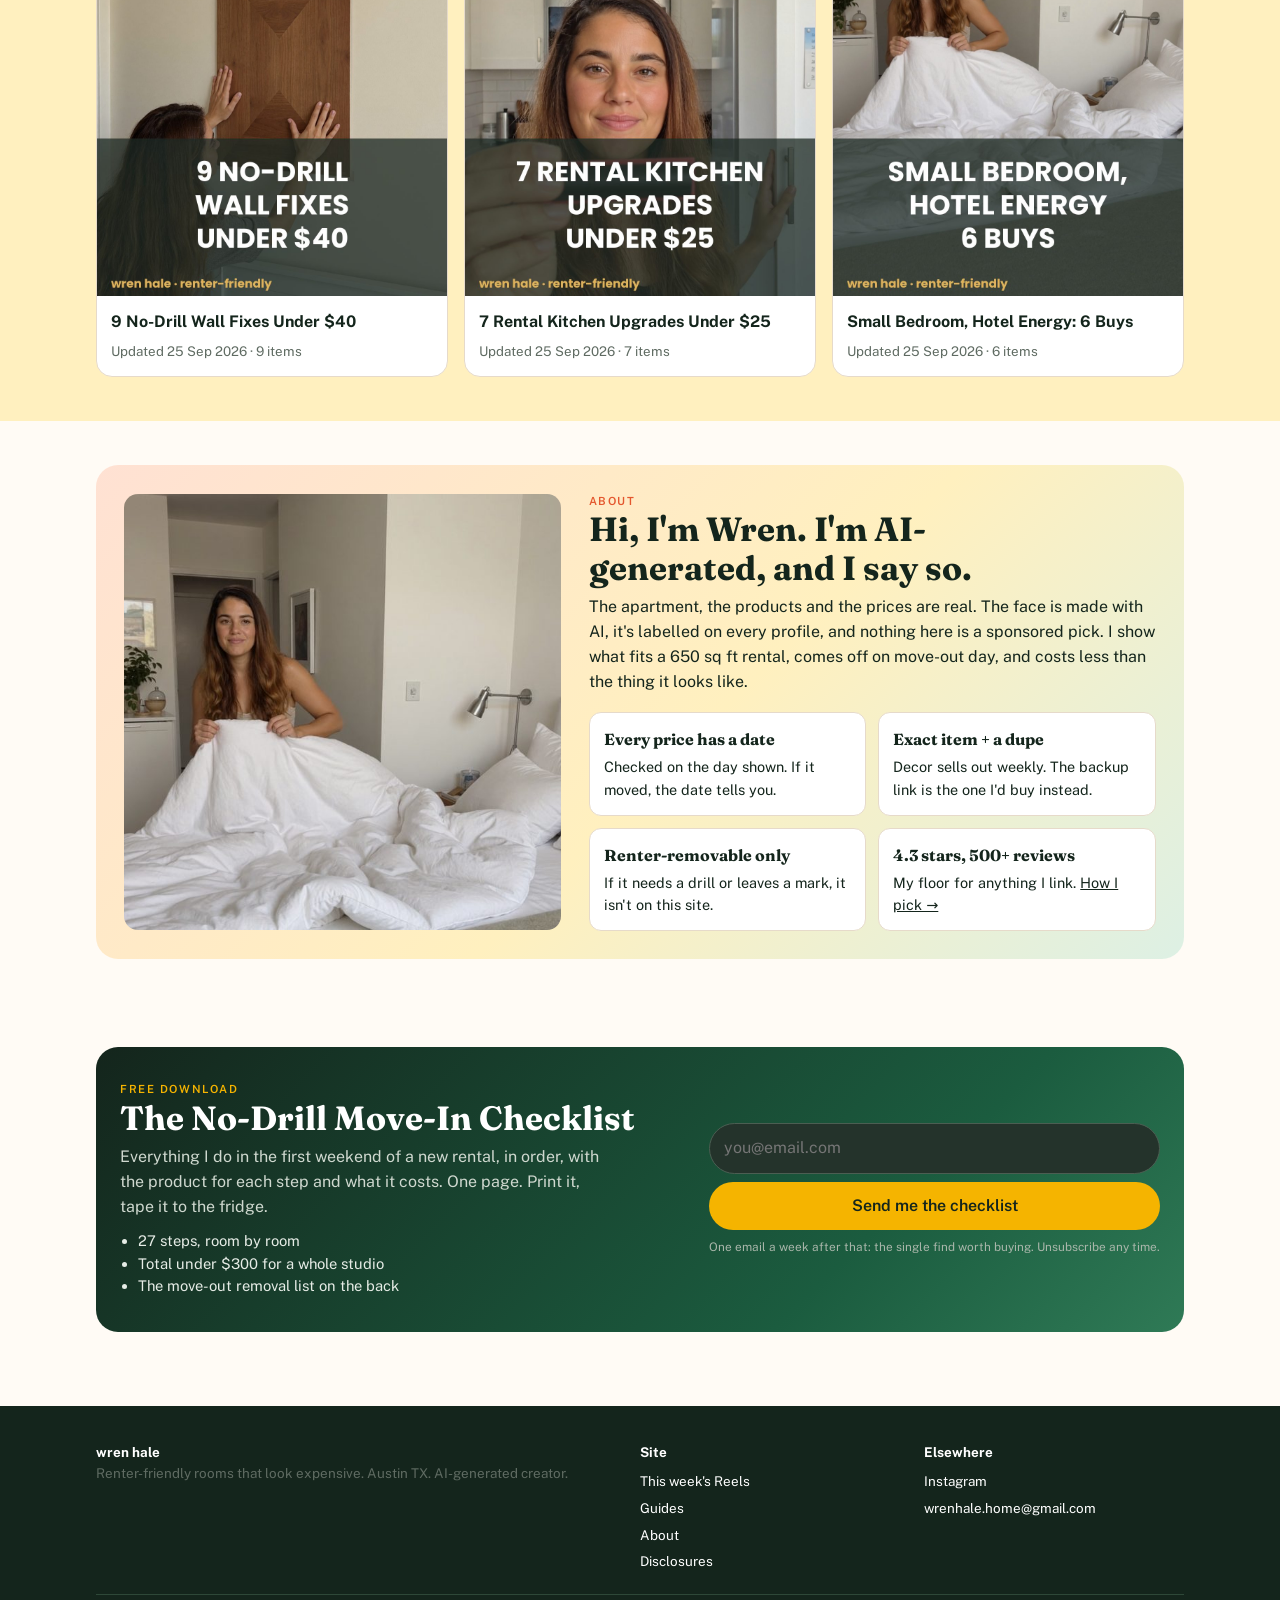
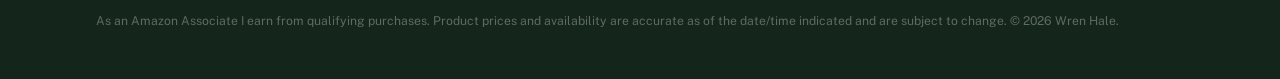
==== commit 656f2f95: "Add GoatCounter visit and Amazon click counting for Wren HQ Co-Authored-By: Claude Opus 5.5 <noreply" ====
--- a/index.html
+++ b/index.html
@@ -13,6 +13,8 @@
 <link rel="preconnect" href="https://fonts.googleapis.com">
 <link rel="stylesheet" href="https://fonts.googleapis.com/css2?family=Fraunces:opsz,wght@9..144,500;9..144,700&family=Public+Sans:wght@400;500;600&display=swap">
 <link rel="stylesheet" href="css/site.css">
+<script data-goatcounter="https://wrenhale.goatcounter.com/count" async src="//gc.zgo.at/count.js"></script>
+<script defer src="js/track.js"></script>
 </head>
 <body>
 <div class="disc">As an Amazon Associate I earn from qualifying purchases. <a href="disclosure.html">How this site makes money</a></div>
--- a/css/site.css
+++ b/css/site.css
@@ -123,7 +123,7 @@
 @media (max-width:520px){.grid{grid-template-columns:1fr 1fr;gap:10px}}
 .pc{background:var(--card);border:1px solid var(--line);border-radius:var(--r);overflow:hidden;display:grid;grid-template-rows:1fr auto;color:var(--ink);transition:transform .25s cubic-bezier(.2,.8,.2,1),box-shadow .25s;box-shadow:0 1px 2px rgba(29,40,34,.04)}
 .pc:hover{transform:translateY(-6px);box-shadow:var(--shadow)}
-.pc .pic{position:relative;overflow:hidden;aspect-ratio:4/5;background:var(--bg2)}
+.pc .pic{position:relative;overflow:hidden;aspect-ratio:1/1;background:#F7F2EA}
 .pc .pic img{width:100%;height:100%;object-fit:cover;transition:transform 1s}
 .pc:hover .pic img{transform:scale(1.08)}
 .pc .flag{position:absolute;left:10px;top:10px;font-size:.62rem;letter-spacing:.08em;text-transform:uppercase;font-weight:700;padding:4px 8px;border-radius:6px;background:var(--gold);color:var(--ink)}
